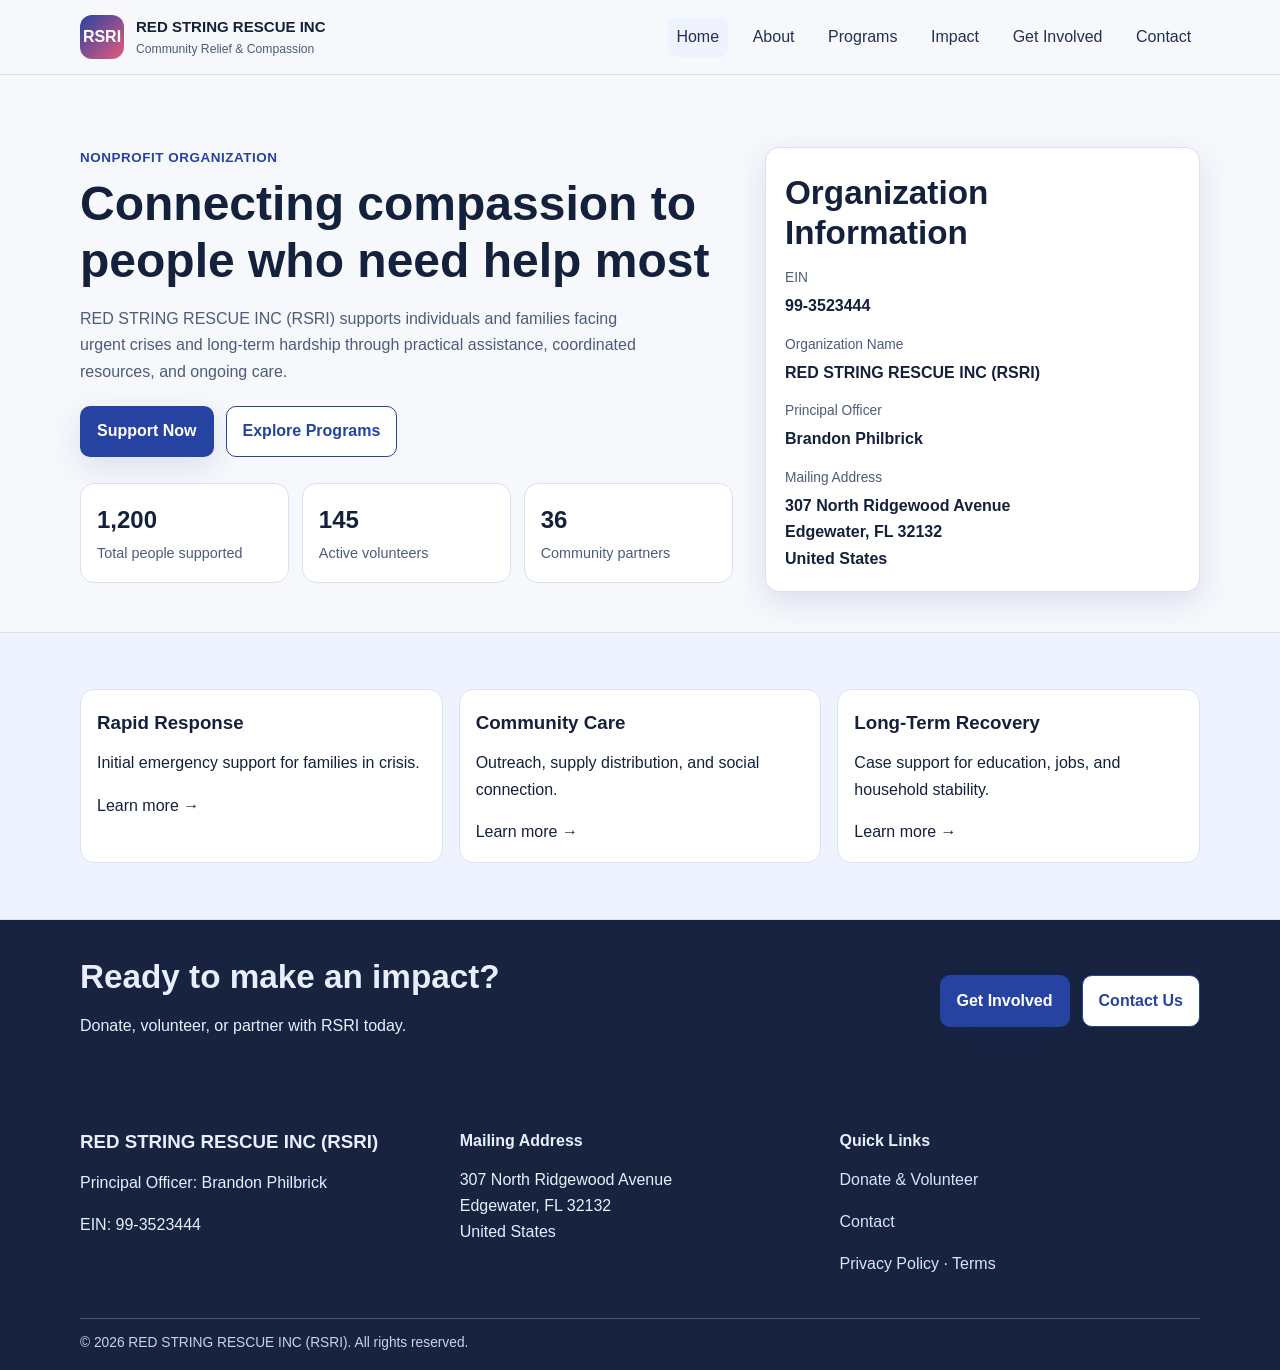
==== index.html @ 971e7270 "latest" ====
<!DOCTYPE html>
<html lang="en">
<head>
  <meta charset="UTF-8" />
  <meta name="viewport" content="width=device-width, initial-scale=1.0" />
  <title>RED STRING RESCUE INC (RSRI) | Nonprofit Relief Organization</title>
  <meta name="description" content="RSRI supports families in crisis through emergency relief, community care, and long-term recovery programs." />
  <link rel="stylesheet" href="styles.css" />
</head>
<body>
  <a class="skip-link" href="#main">Skip to main content</a>
  <header class="site-header" id="top">
    <div class="container nav-wrap">
      <a class="brand" href="index.html" aria-label="RSRI home">
        <div class="brand-mark">RSRI</div>
        <div>
          <p class="brand-name">RED STRING RESCUE INC</p>
          <p class="brand-sub">Community Relief & Compassion</p>
        </div>
      </a>

      <button class="menu-toggle" aria-expanded="false" aria-controls="mainNav" aria-label="Toggle navigation menu">
        <span></span><span></span><span></span>
      </button>

      <nav id="mainNav" class="main-nav" aria-label="Main navigation">
        <a href="index.html" class="active">Home</a>
        <a href="about.html">About</a>
        <a href="programs.html">Programs</a>
        <a href="impact.html">Impact</a>
        <a href="get-involved.html">Get Involved</a>
        <a href="contact.html">Contact</a>
      </nav>
    </div>
  </header>

  <main id="main">
    <section class="hero">
      <div class="container hero-grid">
        <div>
          <p class="eyebrow">Nonprofit Organization</p>
          <h1>Connecting compassion to people who need help most</h1>
          <p class="hero-text">RED STRING RESCUE INC (RSRI) supports individuals and families facing urgent crises and long-term hardship through practical assistance, coordinated resources, and ongoing care.</p>
          <div class="hero-actions">
            <a class="btn btn-primary" href="get-involved.html">Support Now</a>
            <a class="btn btn-secondary" href="programs.html">Explore Programs</a>
          </div>
          <ul class="hero-stats" aria-label="Key metrics">
            <li><strong data-counter="1200">0</strong><span>Total people supported</span></li>
            <li><strong data-counter="145">0</strong><span>Active volunteers</span></li>
            <li><strong data-counter="36">0</strong><span>Community partners</span></li>
          </ul>
        </div>
        <aside class="hero-card" aria-label="Organization information card">
          <h2>Organization Information</h2>
          <dl>
            <dt>EIN</dt><dd>99-3523444</dd>
            <dt>Organization Name</dt><dd>RED STRING RESCUE INC (RSRI)</dd>
            <dt>Principal Officer</dt><dd>Brandon Philbrick</dd>
            <dt>Mailing Address</dt><dd>307 North Ridgewood Avenue<br/>Edgewater, FL 32132<br/>United States</dd>
          </dl>
        </aside>
      </div>
    </section>

    <section class="section section-alt">
      <div class="container grid-3">
        <article class="card"><h3>Rapid Response</h3><p>Initial emergency support for families in crisis.</p><a href="programs.html">Learn more →</a></article>
        <article class="card"><h3>Community Care</h3><p>Outreach, supply distribution, and social connection.</p><a href="programs.html">Learn more →</a></article>
        <article class="card"><h3>Long-Term Recovery</h3><p>Case support for education, jobs, and household stability.</p><a href="programs.html">Learn more →</a></article>
      </div>
    </section>

    <section class="cta-band">
      <div class="container row">
        <div>
          <h2>Ready to make an impact?</h2>
          <p>Donate, volunteer, or partner with RSRI today.</p>
        </div>
        <div class="hero-actions">
          <a class="btn btn-primary" href="get-involved.html">Get Involved</a>
          <a class="btn btn-secondary" href="contact.html">Contact Us</a>
        </div>
      </div>
    </section>
  </main>
  <footer class="site-footer">
    <div class="container footer-grid">
      <div>
        <h3>RED STRING RESCUE INC (RSRI)</h3>
        <p>Principal Officer: Brandon Philbrick</p>
        <p>EIN: 99-3523444</p>
      </div>
      <div>
        <h4>Mailing Address</h4>
        <p>307 North Ridgewood Avenue<br/>Edgewater, FL 32132<br/>United States</p>
      </div>
      <div>
        <h4>Quick Links</h4>
        <p><a href="get-involved.html">Donate & Volunteer</a></p>
        <p><a href="contact.html">Contact</a></p>
        <p><a href="privacy.html">Privacy Policy</a> · <a href="terms.html">Terms</a></p>
      </div>
    </div>
    <div class="copyright">© <span id="year"></span> RED STRING RESCUE INC (RSRI). All rights reserved.</div>
  </footer>
  <script src="script.js"></script>

</body>
</html>
---- styles.css ----
:root {
  --bg: #f6f8fc;
  --surface: #ffffff;
  --surface-alt: #eef3ff;
  --text: #14213d;
  --muted: #4c5c7a;
  --primary: #2643a2;
  --primary-strong: #1a2f79;
  --accent: #e75a7c;
  --border: #d8e0f3;
  --shadow: 0 10px 30px rgba(27, 51, 122, 0.12);
  --radius: 14px;
}

* { box-sizing: border-box; }
html { scroll-behavior: smooth; }
body {
  margin: 0;
  font-family: "Inter", "Segoe UI", Arial, sans-serif;
  color: var(--text);
  background: var(--bg);
  line-height: 1.65;
}
a { color: inherit; text-decoration: none; }
.container { width: min(1120px, 92vw); margin: 0 auto; }
.narrow { width: min(760px, 100%); }

.skip-link { position: absolute; left: -9999px; top: 0; }
.skip-link:focus { left: 1rem; top: 1rem; background: #000; color: #fff; padding: 0.5rem 0.8rem; border-radius: 6px; z-index: 1000; }

.site-header {
  position: sticky; top: 0; z-index: 100;
  backdrop-filter: blur(8px);
  background: color-mix(in srgb, #f6f8fc 88%, transparent);
  border-bottom: 1px solid var(--border);
}
.nav-wrap { display: flex; align-items: center; justify-content: space-between; gap: 1rem; min-height: 74px; }
.brand { display: flex; align-items: center; gap: 0.75rem; }
.brand-mark {
  width: 44px; height: 44px; display: grid; place-items: center;
  border-radius: 12px; font-weight: 800; color: #fff;
  background: linear-gradient(135deg, var(--primary), var(--accent));
}
.brand-name { margin: 0; font-size: 0.94rem; font-weight: 700; }
.brand-sub { margin: 0; font-size: 0.76rem; color: var(--muted); }

.main-nav { display: flex; gap: 1rem; align-items: center; }
.main-nav a { padding: 0.4rem 0.55rem; border-radius: 8px; color: #223055; font-weight: 500; }
.main-nav a:hover, .main-nav a:focus-visible, .main-nav a.active { background: var(--surface-alt); outline: none; }

.menu-toggle {
  display: none; border: 1px solid var(--border); background: var(--surface);
  border-radius: 10px; width: 44px; height: 38px; padding: 0;
}
.menu-toggle span { display: block; width: 22px; height: 2px; background: #253252; margin: 5px auto; }

.hero, .page-hero { padding: 4.5rem 0 2.5rem; }
.hero-grid { display: grid; grid-template-columns: 1.2fr 0.8fr; gap: 2rem; align-items: start; }
.page-hero { background: var(--surface-alt); border-bottom: 1px solid var(--border); }

.eyebrow { margin: 0; font-size: 0.84rem; font-weight: 700; color: var(--primary); letter-spacing: 0.04em; text-transform: uppercase; }
h1,h2,h3,h4 { line-height: 1.2; margin: 0.35rem 0 0.8rem; }
h1 { font-size: clamp(2rem, 4vw, 3rem); }
h2 { font-size: clamp(1.5rem, 2.6vw, 2.2rem); }
.hero-text, .lead { color: var(--muted); max-width: 65ch; }

.btn {
  display: inline-flex; justify-content: center; align-items: center;
  border-radius: 10px; padding: 0.72rem 1rem; font-weight: 600;
  border: 1px solid transparent; cursor: pointer;
  transition: transform 0.2s ease, box-shadow 0.2s ease;
}
.btn:hover { transform: translateY(-1px); }
.btn-primary { background: var(--primary); color: #fff; box-shadow: var(--shadow); }
.btn-primary:hover { background: var(--primary-strong); }
.btn-secondary { background: #fff; color: var(--primary); border-color: var(--primary); }

.hero-actions { display: flex; gap: 0.75rem; margin: 1.3rem 0 1.6rem; }
.hero-stats { display: grid; grid-template-columns: repeat(3, minmax(0, 1fr)); gap: 0.8rem; padding: 0; margin: 1rem 0 0; list-style: none; }
.hero-stats li, .card, .panel, .stat-card {
  background: var(--surface); border: 1px solid var(--border); border-radius: var(--radius); padding: 1rem;
}
.hero-stats strong { display: block; font-size: 1.5rem; }
.hero-stats span { color: var(--muted); font-size: 0.9rem; }

.hero-card {
  background: var(--surface); border: 1px solid var(--border);
  border-radius: var(--radius); box-shadow: var(--shadow); padding: 1.2rem;
}
.hero-card dl { margin: 0; }
.hero-card dt { margin-top: 0.9rem; color: var(--muted); font-size: 0.86rem; }
.hero-card dd { margin: 0.2rem 0 0; font-weight: 600; }

.section { padding: 3.5rem 0; }
.section-alt { background: var(--surface-alt); border-top: 1px solid var(--border); border-bottom: 1px solid var(--border); }
.grid-2 { display: grid; grid-template-columns: 1fr 1fr; gap: 1rem; }
.grid-3 { display: grid; grid-template-columns: repeat(3, minmax(0,1fr)); gap: 1rem; }
.grid-4 { display: grid; grid-template-columns: repeat(4, minmax(0,1fr)); gap: 1rem; }

.check-list { margin: 0.8rem 0 0; padding-left: 1.1rem; }

form { background: var(--surface); border: 1px solid var(--border); border-radius: var(--radius); padding: 1rem; }
label { display: grid; gap: 0.35rem; margin-bottom: 0.75rem; font-weight: 600; font-size: 0.92rem; }
input,select,textarea {
  width: 100%; border: 1px solid #cad5ef; border-radius: 9px;
  padding: 0.62rem 0.7rem; font: inherit; color: #14213d; background: #fff;
}
input:focus,select:focus,textarea:focus { border-color: #607bd8; outline: 2px solid #dce5ff; }

details { background: var(--surface); border: 1px solid var(--border); border-radius: 10px; padding: 0.8rem 0.9rem; }
summary { cursor: pointer; font-weight: 600; }

.cta-band { background: #17233f; color: #e8eeff; padding: 2rem 0; }
.cta-band .row { display: flex; flex-wrap: wrap; gap: 1rem; justify-content: space-between; align-items: center; }

.site-footer { background: #17233f; color: #e8eeff; padding: 2.4rem 0 1rem; }
.footer-grid { display: grid; grid-template-columns: repeat(3, minmax(0, 1fr)); gap: 1.2rem; }
.site-footer a { color: #d8e5ff; }
.copyright {
  width: min(1120px, 92vw); margin: 1.5rem auto 0;
  font-size: 0.86rem; color: #c5d3f4; border-top: 1px solid rgba(216,229,255,.25); padding-top: 0.8rem;
}

.legal p { color: var(--muted); }

@media (max-width: 980px) {
  .hero-grid, .grid-3, .grid-4, .grid-2, .footer-grid { grid-template-columns: 1fr 1fr; }
  .hero-stats { grid-template-columns: repeat(2, minmax(0, 1fr)); }
}

@media (max-width: 760px) {
  .menu-toggle { display: inline-block; }
  .main-nav {
    position: absolute; top: 74px; left: 0; right: 0;
    padding: 0.8rem 4vw 1rem; background: #f6f8fc; border-bottom: 1px solid var(--border);
    display: none; flex-direction: column; align-items: flex-start;
  }
  .main-nav.open { display: flex; }
  .hero, .page-hero, .section { padding: 2.8rem 0; }
  .hero-grid, .grid-3, .grid-4, .grid-2, .hero-stats, .footer-grid { grid-template-columns: 1fr; }
}
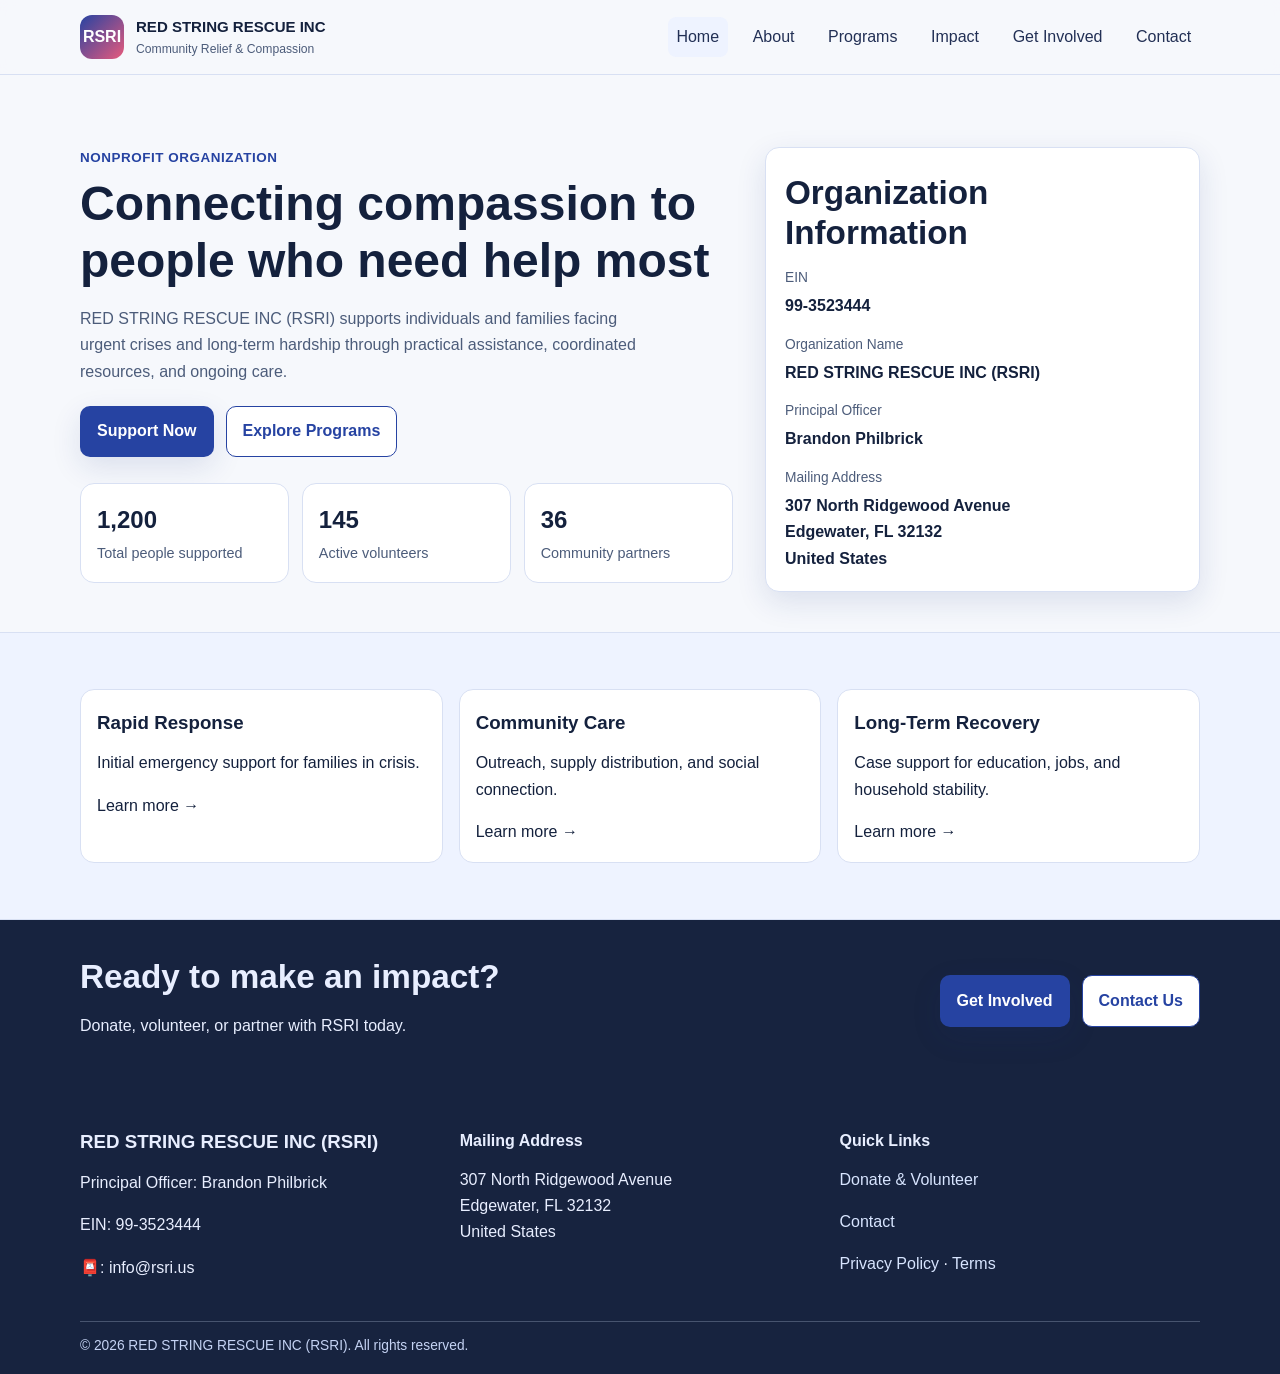
==== commit c8aa38fe: "Add contact email to RSRI information" ====
--- a/index.html
+++ b/index.html
@@ -90,6 +90,7 @@
         <h3>RED STRING RESCUE INC (RSRI)</h3>
         <p>Principal Officer: Brandon Philbrick</p>
         <p>EIN: 99-3523444</p>
+        <p>📮: info@rsri.us</p>
       </div>
       <div>
         <h4>Mailing Address</h4>
